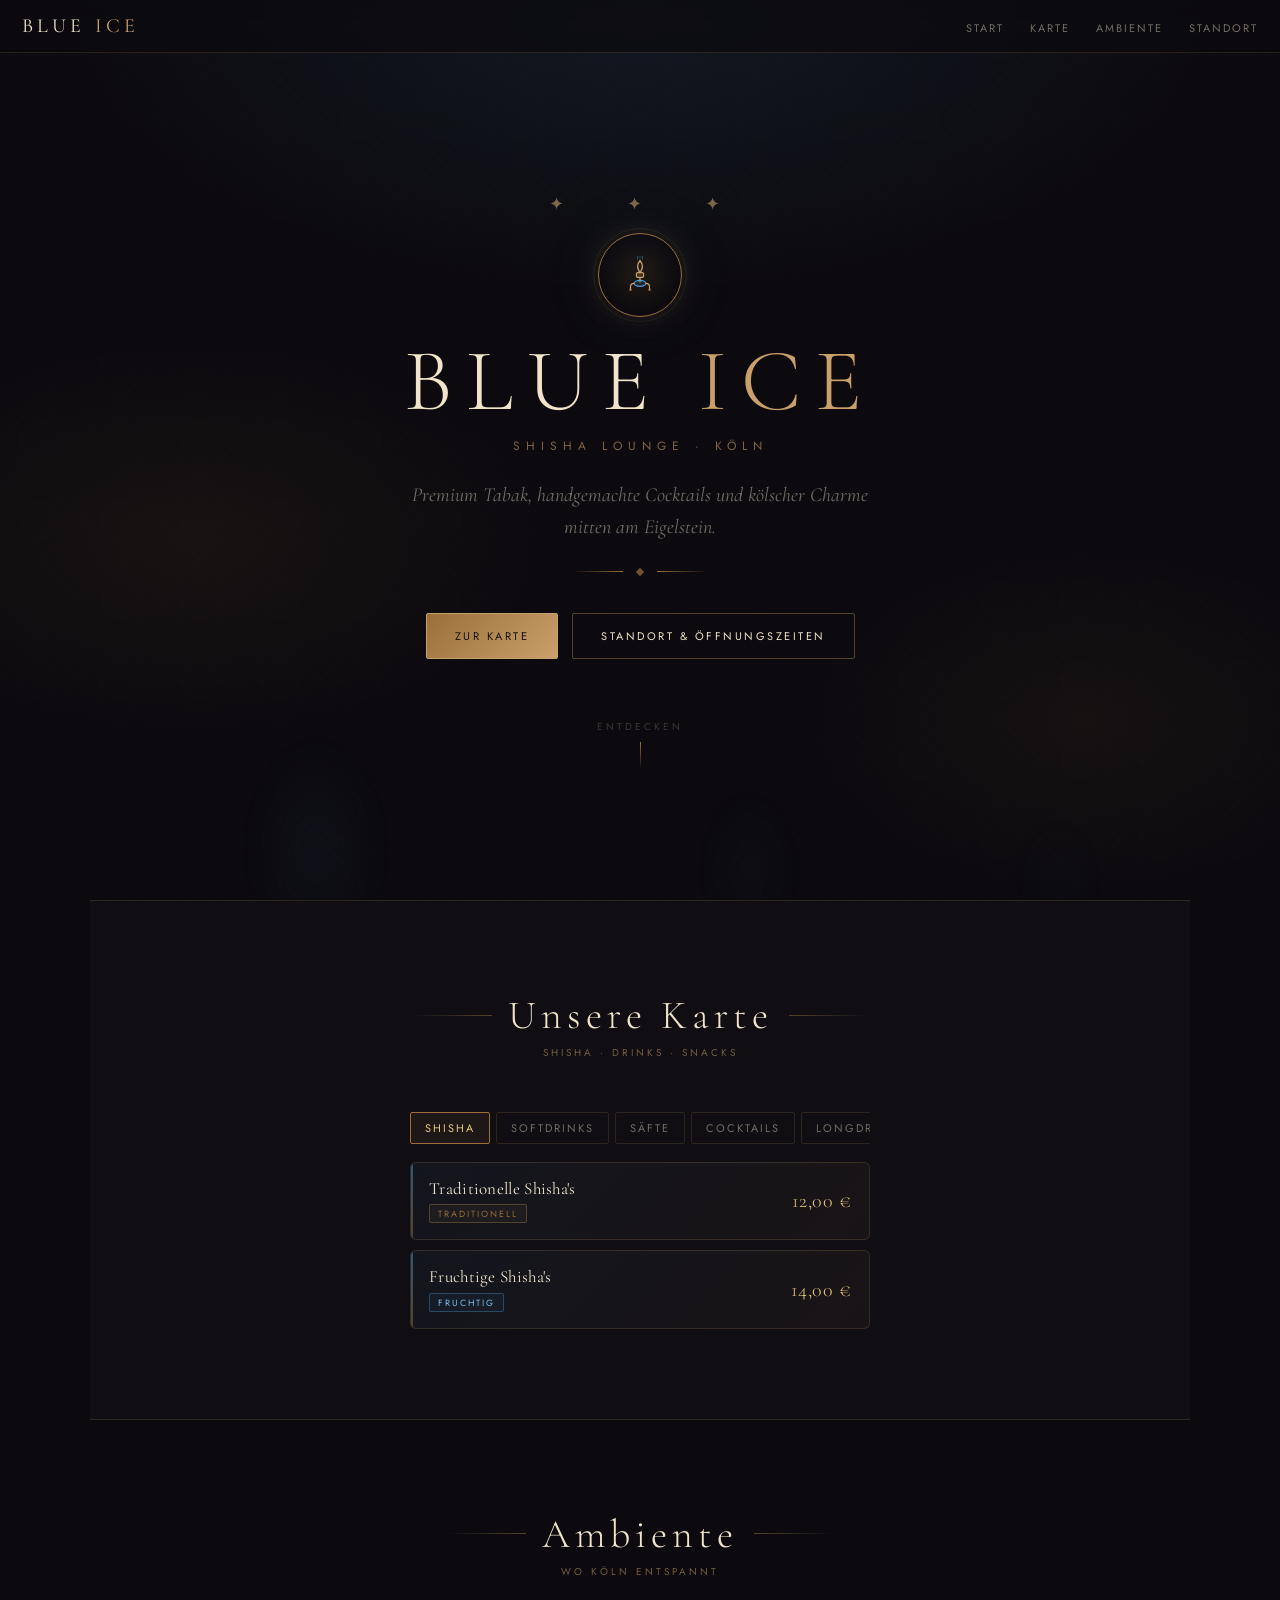
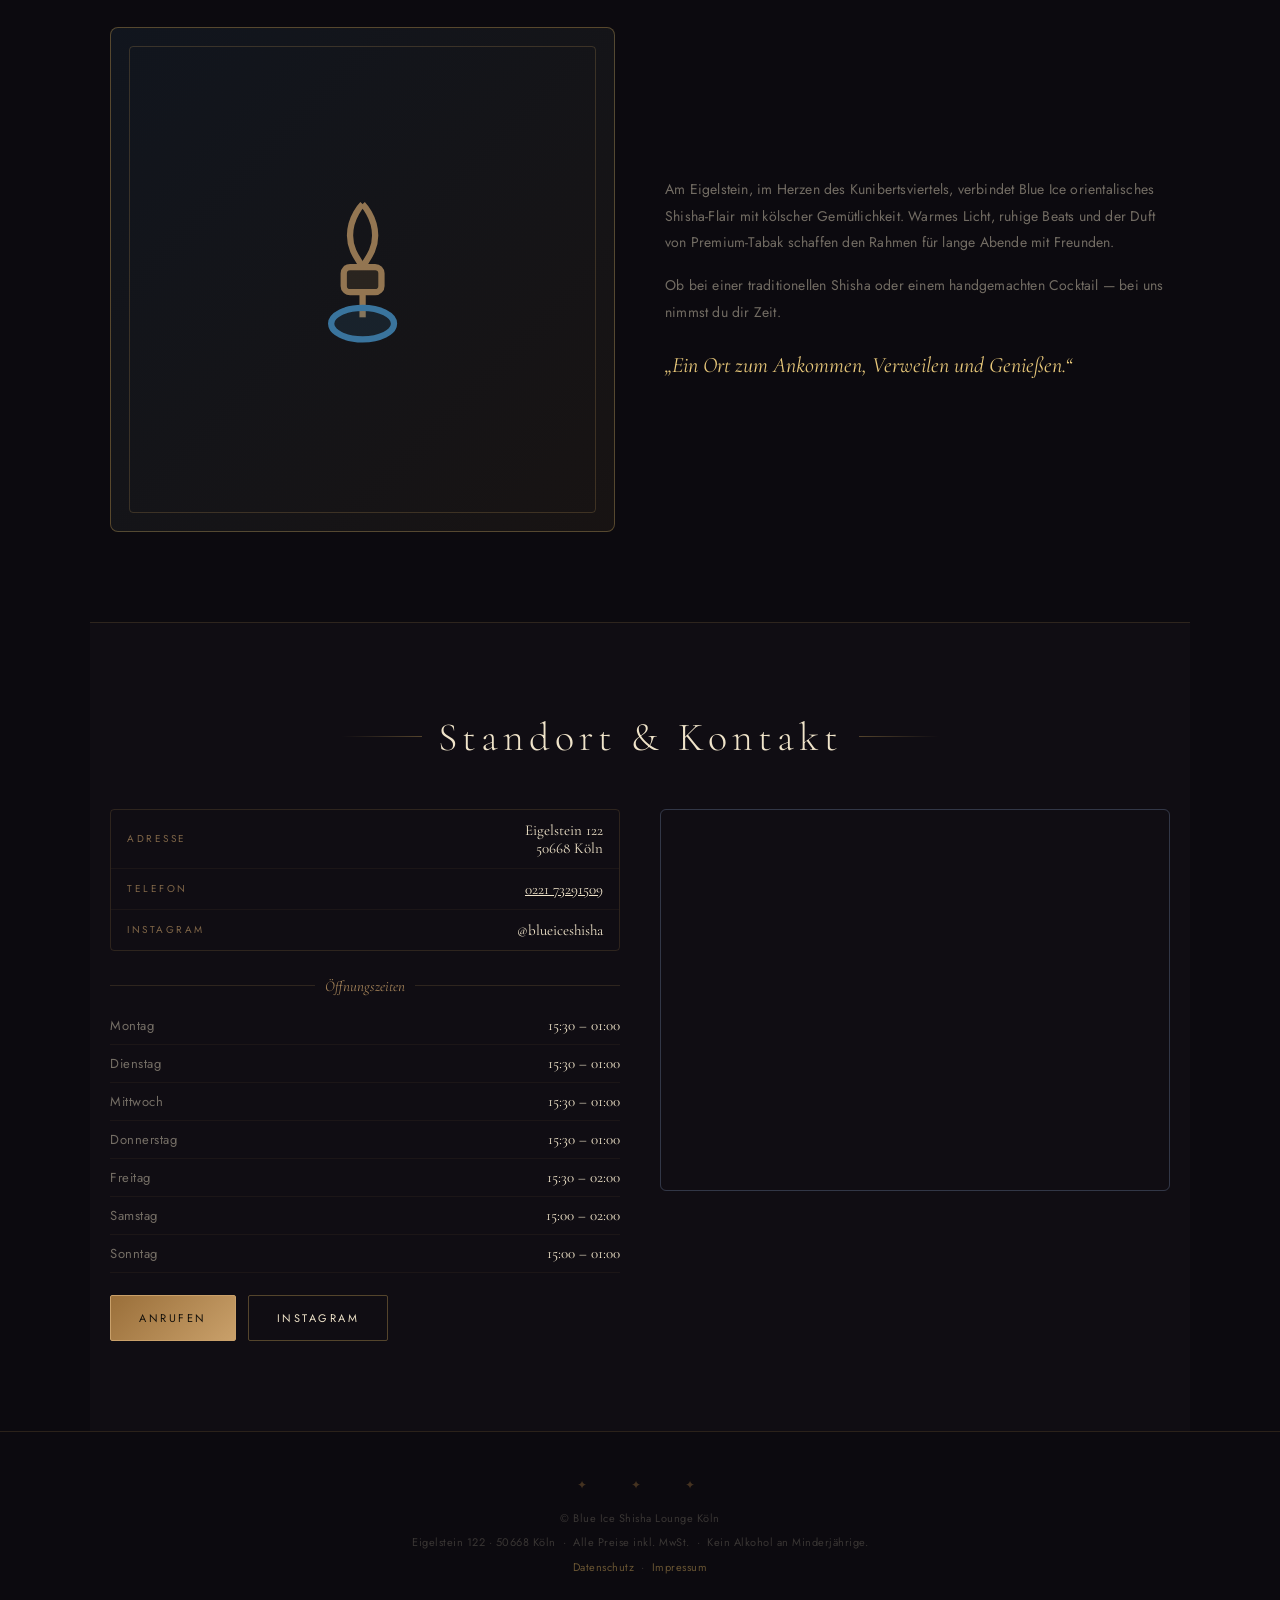
==== webseite.html @ 613e5921 "new version" ====
<!DOCTYPE html>
<html lang="de">
<head>
<meta charset="UTF-8"/>
<meta name="viewport" content="width=device-width, initial-scale=1.0, viewport-fit=cover"/>
<meta name="theme-color" content="#0c0a0f"/>
<title>Blue Ice Köln – Shisha Lounge & Bar</title>
<meta name="description" content="Blue Ice Shisha Lounge in Köln, Eigelstein 122 — Premium Shisha, Cocktails, Longdrinks & mehr. Öffnungszeiten, Karte & Standort."/>
<link href="https://fonts.googleapis.com/css2?family=Cormorant+Garamond:ital,wght@0,300;0,400;0,600;1,300;1,400&family=Jost:wght@300;400;500&display=swap" rel="stylesheet"/>
<link rel="stylesheet" href="styles.css"/>
</head>
<body>

<div class="bg-atmo"></div>
<div class="bg-pattern"></div>
<div class="smoke-wrap"><div class="smoke"></div><div class="smoke"></div><div class="smoke"></div></div>

<nav class="navbar">
  <div class="nav-brand">BLUE <span>ICE</span></div>
  <ul class="nav-links" id="navLinks">
    <li><a href="#start" onclick="closeNav()">Start</a></li>
    <li><a href="#karte" onclick="closeNav()">Karte</a></li>
    <li><a href="#ambiente" onclick="closeNav()">Ambiente</a></li>
    <li><a href="#standort" onclick="closeNav()">Standort</a></li>
  </ul>
  <button class="nav-toggle" onclick="toggleNav()" aria-label="Menü">☰</button>
</nav>

<section class="hero" id="start">
  <span class="ornament">✦ &nbsp; ✦ &nbsp; ✦</span>
  <div class="logo-emblem">
    <svg viewBox="0 0 32 32" fill="none" xmlns="http://www.w3.org/2000/svg">
      <path d="M16 4 C16 4 14 6 14 9 C14 11.5 15.5 13 16 14" stroke="#c9a06a" stroke-width="1.2" stroke-linecap="round"/>
      <path d="M16 4 C16 4 18 6 18 9 C18 11.5 16.5 13 16 14" stroke="#c9a06a" stroke-width="1.2" stroke-linecap="round"/>
      <rect x="13" y="14" width="6" height="4" rx="1" fill="rgba(180,145,80,0.2)" stroke="#c9a06a" stroke-width="1"/>
      <path d="M16 18 L16 22" stroke="#c9a06a" stroke-width="1.2"/>
      <ellipse cx="16" cy="23" rx="5" ry="2.5" fill="rgba(74,158,214,0.15)" stroke="#4a9ed6" stroke-width="1"/>
      <path d="M11 23 C9 23 8 24.5 8 26 L8 28" stroke="#c9a06a" stroke-width="1" stroke-linecap="round"/>
      <circle cx="8" cy="28.5" r="1.2" fill="#c9a06a" opacity=".5"/>
      <path d="M21 23 C23 23 24 24.5 24 26 L24 28" stroke="#c9a06a" stroke-width="1" stroke-linecap="round"/>
      <circle cx="24" cy="28.5" r="1.2" fill="#c9a06a" opacity=".5"/>
      <path d="M14 3 C13.5 1.5 14.5 1 14 0" stroke="#4a9ed6" stroke-width=".8" stroke-linecap="round" opacity=".5"/>
      <path d="M16 2 C15.5 1 16.5 .5 16 0" stroke="#4a9ed6" stroke-width=".8" stroke-linecap="round" opacity=".4"/>
      <path d="M18 3 C18.5 1.5 17.5 1 18 0" stroke="#4a9ed6" stroke-width=".8" stroke-linecap="round" opacity=".5"/>
    </svg>
  </div>
  <div class="hero-title">BLUE <span>ICE</span></div>
  <div class="hero-sub">Shisha Lounge · Köln</div>
  <p class="hero-tagline">Premium Tabak, handgemachte Cocktails und kölscher Charme mitten am Eigelstein.</p>
  <div class="header-ornament"><div class="h-line"></div><div class="h-diamond"></div><div class="h-line r"></div></div>
  <div class="hero-cta">
    <a href="#karte" class="btn btn-primary">Zur Karte</a>
    <a href="#standort" class="btn btn-outline">Standort & Öffnungszeiten</a>
  </div>
  <div class="scroll-hint">Entdecken</div>
</section>

<section id="karte" class="section-shell">
  <div class="section-head">
    <div class="cat-title-wrap"><div class="cat-ornament-line"></div><span class="cat-title">Unsere Karte</span><div class="cat-ornament-line r"></div></div>
    <span class="cat-sub-label">Shisha · Drinks · Snacks</span>
  </div>

  <div class="menu-wrapper">
    <div class="tabs">
      <button class="tab-btn active" onclick="showTab('shisha',this)">Shisha</button>
      <button class="tab-btn" onclick="showTab('softdrinks',this)">Softdrinks</button>
      <button class="tab-btn" onclick="showTab('saefte',this)">Säfte</button>
      <button class="tab-btn" onclick="showTab('cocktails',this)">Cocktails</button>
      <button class="tab-btn" onclick="showTab('longdrinks',this)">Longdrinks</button>
      <button class="tab-btn" onclick="showTab('spirituosen',this)">Spirituosen</button>
      <button class="tab-btn" onclick="showTab('bier',this)">Bier</button>
      <button class="tab-btn" onclick="showTab('kaffee',this)">Kaffee & Tee</button>
      <button class="tab-btn" onclick="showTab('snacks',this)">Snacks</button>
      <button class="tab-btn" onclick="showTab('info',this)">Info</button>
    </div>

    <!-- SHISHA -->
    <div id="shisha" class="menu-section visible">
      <div class="shisha-list">
        <div class="shisha-card">
          <div class="drink-info"><div class="drink-name">Traditionelle Shisha's</div><span class="shisha-tag trad">Traditionell</span></div>
          <div class="drink-right"><div class="drink-price">12,00 €</div></div>
        </div>
        <div class="shisha-card">
          <div class="drink-info"><div class="drink-name">Fruchtige Shisha's</div><span class="shisha-tag frucht">Fruchtig</span></div>
          <div class="drink-right"><div class="drink-price">14,00 €</div></div>
        </div>
      </div>
    </div>

    <!-- SÄFTE -->
    <div id="saefte" class="menu-section">
      <div class="disclaimer">Alle Säfte sind auch als <span>Schorle</span> erhältlich — einfach beim Bestellen ansagen.</div>
      <div class="drink-list">
        <div class="drink-card"><div class="drink-info"><div class="drink-name">Orangensaft</div></div><div class="drink-right"><div class="drink-price">3,50 €</div></div></div>
        <div class="drink-card"><div class="drink-info"><div class="drink-name">Ananassaft</div></div><div class="drink-right"><div class="drink-price">3,50 €</div></div></div>
        <div class="drink-card"><div class="drink-info"><div class="drink-name">Maracujasaft</div></div><div class="drink-right"><div class="drink-price">3,50 €</div></div></div>
        <div class="drink-card"><div class="drink-info"><div class="drink-name">Bananensaft</div></div><div class="drink-right"><div class="drink-price">3,50 €</div></div></div>
        <div class="drink-card"><div class="drink-info"><div class="drink-name">Kirschsaft</div></div><div class="drink-right"><div class="drink-price">3,50 €</div></div></div>
        <div class="drink-card"><div class="drink-info"><div class="drink-name">Cranberrysaft</div></div><div class="drink-right"><div class="drink-price">3,50 €</div></div></div>
        <div class="drink-card"><div class="drink-info"><div class="drink-name">Kiba</div><div class="drink-desc">Kirsch & Banane</div></div><div class="drink-right"><div class="drink-price">3,50 €</div></div></div>
      </div>
    </div>

    <!-- COCKTAILS -->
    <div id="cocktails" class="menu-section">
      <div class="price-badge">Alkoholisch &nbsp;— &nbsp;8,00 €</div>
      <div class="drink-list">
        <div class="drink-card"><div class="drink-info"><div class="drink-name">Blue Ice Special I ✦</div><div class="drink-desc">Weißer Rum · Orange · Ananas · Zitrone · Blue Curaçao · Malibu</div></div><div class="drink-right"><div class="drink-price">8,00 €</div></div></div>
        <div class="drink-card"><div class="drink-info"><div class="drink-name">Blue Ice Special II ✦</div><div class="drink-desc">Haus-Signature-Mix der Blue Ice Bar</div></div><div class="drink-right"><div class="drink-price">8,00 €</div></div></div>
        <div class="drink-card"><div class="drink-info"><div class="drink-name">Mai Tai</div><div class="drink-desc">Weißer & Brauner Rum · Triple Sec · Mandelsirup · Limette · Ananas · Cointreau</div></div><div class="drink-right"><div class="drink-price">8,00 €</div></div></div>
        <div class="drink-card"><div class="drink-info"><div class="drink-name">Sex on the Beach</div><div class="drink-desc">Wodka · Pfirsichlikör · Orange · Cranberry</div></div><div class="drink-right"><div class="drink-price">8,00 €</div></div></div>
        <div class="drink-card"><div class="drink-info"><div class="drink-name">Mojito</div><div class="drink-desc">Havana Club · Limette · Brauner Zucker · Frische Minze · Soda</div></div><div class="drink-right"><div class="drink-price">8,00 €</div></div></div>
        <div class="drink-card"><div class="drink-info"><div class="drink-name">Tequila Sunrise</div><div class="drink-desc">Tequila · Orangensaft · Grenadine · Zitrone</div></div><div class="drink-right"><div class="drink-price">8,00 €</div></div></div>
        <div class="drink-card"><div class="drink-info"><div class="drink-name">Piña Colada</div><div class="drink-desc">Weißer Rum · Ananas · Kokosnuss · Sahne</div></div><div class="drink-right"><div class="drink-price">8,00 €</div></div></div>
        <div class="drink-card"><div class="drink-info"><div class="drink-name">Strawberry Colada</div><div class="drink-desc">Weißer Rum · Ananas · Erdbeersirup · Kokosnuss · Sahne</div></div><div class="drink-right"><div class="drink-price">8,00 €</div></div></div>
        <div class="drink-card"><div class="drink-info"><div class="drink-name">Long Island Ice Tea</div><div class="drink-desc">Rum · Wodka · Gin · Tequila · Triple Sec · Limette · Cola</div></div><div class="drink-right"><div class="drink-price">8,00 €</div></div></div>
      </div>
      <div class="subcat"><div class="subcat-line"></div><div class="subcat-name">Alkoholfrei</div><div class="subcat-line"></div></div>
      <div class="price-badge">Alkoholfrei &nbsp;— &nbsp;6,00 €</div>
      <div class="drink-list">
        <div class="drink-card"><div class="drink-info"><div class="drink-name">Blue Ice Special ✦</div><div class="drink-desc">Orange · Ananas · Zitrone · Blue Curaçao</div></div><div class="drink-right"><div class="drink-price">6,00 €</div></div></div>
        <div class="drink-card"><div class="drink-info"><div class="drink-name">Virgin Colada</div><div class="drink-desc">Kokosnusssirup · Ananas · Sahne</div></div><div class="drink-right"><div class="drink-price">6,00 €</div></div></div>
        <div class="drink-card"><div class="drink-info"><div class="drink-name">Marco Carpon</div><div class="drink-desc">Cranberry · Orange · Limette · Kokosnusssirup</div></div><div class="drink-right"><div class="drink-price">6,00 €</div></div></div>
        <div class="drink-card"><div class="drink-info"><div class="drink-name">Ipanema</div><div class="drink-desc">Limette · Brauner Zucker · Maracuja · Ginger Ale</div></div><div class="drink-right"><div class="drink-price">6,00 €</div></div></div>
        <div class="drink-card"><div class="drink-info"><div class="drink-name">Spit Fire</div><div class="drink-desc">Ananas · Orange · Maracuja · Zitrone · Grenadine</div></div><div class="drink-right"><div class="drink-price">6,00 €</div></div></div>
        <div class="drink-card"><div class="drink-info"><div class="drink-name">Bambula</div><div class="drink-desc">Limette · Brauner Zucker · Ananas · Orange · Maracuja</div></div><div class="drink-right"><div class="drink-price">6,00 €</div></div></div>
        <div class="drink-card"><div class="drink-info"><div class="drink-name">China Town</div><div class="drink-desc">Ginger Ale · Erdbeersirup · Sahne</div></div><div class="drink-right"><div class="drink-price">6,00 €</div></div></div>
        <div class="drink-card"><div class="drink-info"><div class="drink-name">Alice</div><div class="drink-desc">Ananas · Orange · Grenadine · Sahne</div></div><div class="drink-right"><div class="drink-price">6,00 €</div></div></div>
      </div>
    </div>

    <!-- LONGDRINKS -->
    <div id="longdrinks" class="menu-section">
      <div class="drink-list">
        <div class="drink-card"><div class="drink-info"><div class="drink-name">Vodka Red Bull</div></div><div class="drink-right"><div class="drink-price">6,00 €</div></div></div>
        <div class="drink-card"><div class="drink-info"><div class="drink-name">Vodka Orange</div></div><div class="drink-right"><div class="drink-price">5,50 €</div></div></div>
        <div class="drink-card"><div class="drink-info"><div class="drink-name">Vodka Maracuja</div></div><div class="drink-right"><div class="drink-price">5,50 €</div></div></div>
        <div class="drink-card"><div class="drink-info"><div class="drink-name">Jack Daniels Cola</div></div><div class="drink-right"><div class="drink-price">6,00 €</div></div></div>
        <div class="drink-card"><div class="drink-info"><div class="drink-name">Jägermeister Red Bull</div></div><div class="drink-right"><div class="drink-price">6,00 €</div></div></div>
        <div class="drink-card"><div class="drink-info"><div class="drink-name">Jägermeister Cola</div></div><div class="drink-right"><div class="drink-price">5,00 €</div></div></div>
        <div class="drink-card"><div class="drink-info"><div class="drink-name">Jim Beam Ginger</div></div><div class="drink-right"><div class="drink-price">5,50 €</div></div></div>
        <div class="drink-card"><div class="drink-info"><div class="drink-name">Jim Beam Cola</div></div><div class="drink-right"><div class="drink-price">5,00 €</div></div></div>
        <div class="drink-card"><div class="drink-info"><div class="drink-name">Bacardi Cola</div></div><div class="drink-right"><div class="drink-price">5,00 €</div></div></div>
        <div class="drink-card"><div class="drink-info"><div class="drink-name">Gin Tonic</div></div><div class="drink-right"><div class="drink-price">5,50 €</div></div></div>
        <div class="drink-card"><div class="drink-info"><div class="drink-name">Malibu Maracuja</div></div><div class="drink-right"><div class="drink-price">5,50 €</div></div></div>
        <div class="drink-card"><div class="drink-info"><div class="drink-name">Campari Orange</div></div><div class="drink-right"><div class="drink-price">5,00 €</div></div></div>
      </div>
    </div>

    <!-- SPIRITUOSEN -->
    <div id="spirituosen" class="menu-section">
      <div class="subcat"><div class="subcat-line"></div><div class="subcat-name">Whiskey & Bourbon · 2cl</div><div class="subcat-line"></div></div>
      <div class="drink-list">
        <div class="drink-card"><div class="drink-info"><div class="drink-name">Johnny Walker Red</div></div><div class="drink-right"><div class="drink-price">3,00 €</div></div></div>
        <div class="drink-card"><div class="drink-info"><div class="drink-name">Johnny Walker Black</div></div><div class="drink-right"><div class="drink-price">3,00 €</div></div></div>
        <div class="drink-card"><div class="drink-info"><div class="drink-name">Ballantines</div></div><div class="drink-right"><div class="drink-price">3,00 €</div></div></div>
        <div class="drink-card"><div class="drink-info"><div class="drink-name">Chivas Regal</div></div><div class="drink-right"><div class="drink-price">3,00 €</div></div></div>
        <div class="drink-card"><div class="drink-info"><div class="drink-name">Jim Beam</div></div><div class="drink-right"><div class="drink-price">3,00 €</div></div></div>
        <div class="drink-card"><div class="drink-info"><div class="drink-name">Jack Daniels</div></div><div class="drink-right"><div class="drink-price">3,00 €</div></div></div>
        <div class="drink-card"><div class="drink-info"><div class="drink-name">Hennessy</div></div><div class="drink-right"><div class="drink-price">3,00 €</div></div></div>
      </div>
      <div class="subcat"><div class="subcat-line"></div><div class="subcat-name">Aperitif · 5cl</div><div class="subcat-line"></div></div>
      <div class="drink-list">
        <div class="drink-card"><div class="drink-info"><div class="drink-name">Campari</div></div><div class="drink-right"><div class="drink-price">4,00 €</div></div></div>
        <div class="drink-card"><div class="drink-info"><div class="drink-name">Martini Bianco</div></div><div class="drink-right"><div class="drink-price">4,00 €</div></div></div>
        <div class="drink-card"><div class="drink-info"><div class="drink-name">Martini Rosé</div></div><div class="drink-right"><div class="drink-price">4,00 €</div></div></div>
        <div class="drink-card"><div class="drink-info"><div class="drink-name">Martini Rosso</div></div><div class="drink-right"><div class="drink-price">4,00 €</div></div></div>
      </div>
      <div class="subcat"><div class="subcat-line"></div><div class="subcat-name">Liköre & Shots · 2cl</div><div class="subcat-line"></div></div>
      <div class="drink-list">
        <div class="drink-card"><div class="drink-info"><div class="drink-name">Amaretto Disaronno</div></div><div class="drink-right"><div class="drink-price">3,00 €</div></div></div>
        <div class="drink-card"><div class="drink-info"><div class="drink-name">Baileys</div></div><div class="drink-right"><div class="drink-price">3,00 €</div></div></div>
        <div class="drink-card"><div class="drink-info"><div class="drink-name">Bacardi Blanca</div></div><div class="drink-right"><div class="drink-price">3,00 €</div></div></div>
        <div class="drink-card"><div class="drink-info"><div class="drink-name">Bacardi Oro</div></div><div class="drink-right"><div class="drink-price">3,00 €</div></div></div>
        <div class="drink-card"><div class="drink-info"><div class="drink-name">Bacardi Razz</div></div><div class="drink-right"><div class="drink-price">3,00 €</div></div></div>
        <div class="drink-card"><div class="drink-info"><div class="drink-name">Bacardi Superior</div></div><div class="drink-right"><div class="drink-price">3,00 €</div></div></div>
        <div class="drink-card"><div class="drink-info"><div class="drink-name">Captain Morgan</div></div><div class="drink-right"><div class="drink-price">3,00 €</div></div></div>
        <div class="drink-card"><div class="drink-info"><div class="drink-name">Cointreau</div></div><div class="drink-right"><div class="drink-price">3,00 €</div></div></div>
        <div class="drink-card"><div class="drink-info"><div class="drink-name">Grand Marnier</div></div><div class="drink-right"><div class="drink-price">3,00 €</div></div></div>
        <div class="drink-card"><div class="drink-info"><div class="drink-name">Havana 3 Años</div></div><div class="drink-right"><div class="drink-price">3,00 €</div></div></div>
        <div class="drink-card"><div class="drink-info"><div class="drink-name">Jägermeister</div></div><div class="drink-right"><div class="drink-price">3,00 €</div></div></div>
        <div class="drink-card"><div class="drink-info"><div class="drink-name">Kahlúa</div></div><div class="drink-right"><div class="drink-price">3,00 €</div></div></div>
        <div class="drink-card"><div class="drink-info"><div class="drink-name">Malibu</div></div><div class="drink-right"><div class="drink-price">3,00 €</div></div></div>
        <div class="drink-card"><div class="drink-info"><div class="drink-name">Pott</div></div><div class="drink-right"><div class="drink-price">3,00 €</div></div></div>
        <div class="drink-card"><div class="drink-info"><div class="drink-name">Puschkin Red</div></div><div class="drink-right"><div class="drink-price">3,00 €</div></div></div>
        <div class="drink-card"><div class="drink-info"><div class="drink-name">Ramazzotti</div></div><div class="drink-right"><div class="drink-price">3,00 €</div></div></div>
        <div class="drink-card"><div class="drink-info"><div class="drink-name">Sambuca</div></div><div class="drink-right"><div class="drink-price">3,00 €</div></div></div>
        <div class="drink-card"><div class="drink-info"><div class="drink-name">Southern Comfort</div></div><div class="drink-right"><div class="drink-price">3,00 €</div></div></div>
      </div>
    </div>

    <!-- BIER -->
    <div id="bier" class="menu-section">
      <div class="subcat"><div class="subcat-line"></div><div class="subcat-name">Becks</div><div class="subcat-line"></div></div>
      <div class="drink-list">
        <div class="drink-card"><div class="drink-info"><div class="drink-name">Becks Pilsner</div></div><div class="drink-right"><div class="drink-price">3,30 €</div></div></div>
        <div class="drink-card"><div class="drink-info"><div class="drink-name">Becks Green Lemon</div></div><div class="drink-right"><div class="drink-price">3,30 €</div></div></div>
        <div class="drink-card"><div class="drink-info"><div class="drink-name">Becks Ice</div></div><div class="drink-right"><div class="drink-price">3,30 €</div></div></div>
      </div>
      <div class="subcat"><div class="subcat-line"></div><div class="subcat-name">Kölsch</div><div class="subcat-line"></div></div>
      <div class="drink-list">
        <div class="drink-card"><div class="drink-info"><div class="drink-name">Reisdorf Kölsch</div></div><div class="drink-right"><div class="drink-price">3,20 €</div></div></div>
        <div class="drink-card"><div class="drink-info"><div class="drink-name">Reisdorf Kölsch Cola</div></div><div class="drink-right"><div class="drink-price">3,50 €</div></div></div>
      </div>
      <div class="subcat"><div class="subcat-line"></div><div class="subcat-name">Weitere</div><div class="subcat-line"></div></div>
      <div class="drink-list">
        <div class="drink-card"><div class="drink-info"><div class="drink-name">Heineken</div></div><div class="drink-right"><div class="drink-price">3,50 €</div></div></div>
        <div class="drink-card"><div class="drink-info"><div class="drink-name">Desperados Tequila</div></div><div class="drink-right"><div class="drink-price">4,00 €</div></div></div>
        <div class="drink-card"><div class="drink-info"><div class="drink-name">Radler</div></div><div class="drink-right"><div class="drink-price">3,50 €</div></div></div>
        <div class="drink-card"><div class="drink-info"><div class="drink-name">Weizen</div></div><div class="drink-right"><div class="drink-price">3,80 €</div></div></div>
        <div class="drink-card"><div class="drink-info"><div class="drink-name">Bananenweizen</div></div><div class="drink-right"><div class="drink-price">3,80 €</div></div></div>
        <div class="drink-card"><div class="drink-info"><div class="drink-name">Vitamalz</div></div><div class="drink-right"><div class="drink-price">3,50 €</div></div></div>
      </div>
    </div>

    <!-- SOFTDRINKS -->
    <div id="softdrinks" class="menu-section">
      <div class="subcat"><div class="subcat-line"></div><div class="subcat-name">0,25 L</div><div class="subcat-line"></div></div>
      <div class="drink-list">
        <div class="drink-card"><div class="drink-info"><div class="drink-name">Selters Sprudel</div></div><div class="drink-right"><div class="drink-price">2,70 €</div><div class="drink-vol">0,25 L</div></div></div>
        <div class="drink-card"><div class="drink-info"><div class="drink-name">Selters Naturell</div></div><div class="drink-right"><div class="drink-price">2,70 €</div><div class="drink-vol">0,25 L</div></div></div>
        <div class="drink-card"><div class="drink-info"><div class="drink-name">Red Bull</div></div><div class="drink-right"><div class="drink-price">3,80 €</div><div class="drink-vol">0,25 L</div></div></div>
        <div class="drink-card"><div class="drink-info"><div class="drink-name">Red Bull Sugar Free</div></div><div class="drink-right"><div class="drink-price">3,80 €</div><div class="drink-vol">0,25 L</div></div></div>
        <div class="drink-card"><div class="drink-info"><div class="drink-name">Red Bull versch. Sorten</div></div><div class="drink-right"><div class="drink-price">3,80 €</div><div class="drink-vol">0,25 L</div></div></div>
        <div class="drink-card"><div class="drink-info"><div class="drink-name">Moloko</div></div><div class="drink-right"><div class="drink-price">3,80 €</div><div class="drink-vol">0,25 L</div></div></div>
        <div class="drink-card"><div class="drink-info"><div class="drink-name">Moloko Zero</div></div><div class="drink-right"><div class="drink-price">3,80 €</div><div class="drink-vol">0,25 L</div></div></div>
      </div>
      <div class="subcat"><div class="subcat-line"></div><div class="subcat-name">0,20 L</div><div class="subcat-line"></div></div>
      <div class="drink-list">
        <div class="drink-card"><div class="drink-info"><div class="drink-name">Coca Cola</div></div><div class="drink-right"><div class="drink-price">3,00 €</div><div class="drink-vol">0,20 L</div></div></div>
        <div class="drink-card"><div class="drink-info"><div class="drink-name">Coca Cola Light</div></div><div class="drink-right"><div class="drink-price">3,00 €</div><div class="drink-vol">0,20 L</div></div></div>
        <div class="drink-card"><div class="drink-info"><div class="drink-name">Fanta</div></div><div class="drink-right"><div class="drink-price">3,00 €</div><div class="drink-vol">0,20 L</div></div></div>
        <div class="drink-card"><div class="drink-info"><div class="drink-name">Sprite</div></div><div class="drink-right"><div class="drink-price">3,00 €</div><div class="drink-vol">0,20 L</div></div></div>
        <div class="drink-card"><div class="drink-info"><div class="drink-name">Mezzo Mix</div></div><div class="drink-right"><div class="drink-price">3,00 €</div><div class="drink-vol">0,20 L</div></div></div>
        <div class="drink-card"><div class="drink-info"><div class="drink-name">Bitter Lemon</div></div><div class="drink-right"><div class="drink-price">3,20 €</div><div class="drink-vol">0,20 L</div></div></div>
        <div class="drink-card"><div class="drink-info"><div class="drink-name">Ginger Ale</div></div><div class="drink-right"><div class="drink-price">3,20 €</div><div class="drink-vol">0,20 L</div></div></div>
        <div class="drink-card"><div class="drink-info"><div class="drink-name">Tonic Water</div></div><div class="drink-right"><div class="drink-price">3,20 €</div><div class="drink-vol">0,20 L</div></div></div>
        <div class="drink-card"><div class="drink-info"><div class="drink-name">Orangina Orange</div></div><div class="drink-right"><div class="drink-price">3,50 €</div><div class="drink-vol">0,20 L</div></div></div>
        <div class="drink-card"><div class="drink-info"><div class="drink-name">Orangina Blutorange</div></div><div class="drink-right"><div class="drink-price">3,50 €</div><div class="drink-vol">0,20 L</div></div></div>
      </div>
      <div class="subcat"><div class="subcat-line"></div><div class="subcat-name">0,33 L</div><div class="subcat-line"></div></div>
      <div class="drink-list">
        <div class="drink-card"><div class="drink-info"><div class="drink-name">Uludag Gazoz</div></div><div class="drink-right"><div class="drink-price">3,50 €</div><div class="drink-vol">0,33 L</div></div></div>
        <div class="drink-card"><div class="drink-info"><div class="drink-name">Uludag Gazoz Zero</div></div><div class="drink-right"><div class="drink-price">3,50 €</div><div class="drink-vol">0,33 L</div></div></div>
        <div class="drink-card"><div class="drink-info"><div class="drink-name">Lemon Soda</div></div><div class="drink-right"><div class="drink-price">3,20 €</div><div class="drink-vol">0,33 L</div></div></div>
        <div class="drink-card"><div class="drink-info"><div class="drink-name">Lemon Soda Zero</div></div><div class="drink-right"><div class="drink-price">3,20 €</div><div class="drink-vol">0,33 L</div></div></div>
        <div class="drink-card"><div class="drink-info"><div class="drink-name">Orange Soda</div></div><div class="drink-right"><div class="drink-price">3,20 €</div><div class="drink-vol">0,33 L</div></div></div>
        <div class="drink-card"><div class="drink-info"><div class="drink-name">Orange Soda Zero</div></div><div class="drink-right"><div class="drink-price">3,20 €</div><div class="drink-vol">0,33 L</div></div></div>
        <div class="drink-card"><div class="drink-info"><div class="drink-name">Fanta Exotic</div></div><div class="drink-right"><div class="drink-price">3,20 €</div><div class="drink-vol">0,33 L</div></div></div>
        <div class="drink-card"><div class="drink-info"><div class="drink-name">Fanta Lemon</div></div><div class="drink-right"><div class="drink-price">3,20 €</div><div class="drink-vol">0,33 L</div></div></div>
        <div class="drink-card"><div class="drink-info"><div class="drink-name">Eistee Zitrone</div></div><div class="drink-right"><div class="drink-price">3,80 €</div><div class="drink-vol">0,33 L</div></div></div>
        <div class="drink-card"><div class="drink-info"><div class="drink-name">Eistee Pfirsich</div></div><div class="drink-right"><div class="drink-price">3,80 €</div><div class="drink-vol">0,33 L</div></div></div>
        <div class="drink-card"><div class="drink-info"><div class="drink-name">Eistee Blaubeere</div></div><div class="drink-right"><div class="drink-price">3,80 €</div><div class="drink-vol">0,33 L</div></div></div>
        <div class="drink-card"><div class="drink-info"><div class="drink-name">Gaffels Fassbrause</div></div><div class="drink-right"><div class="drink-price">3,00 €</div><div class="drink-vol">0,33 L</div></div></div>
        <div class="drink-card"><div class="drink-info"><div class="drink-name">Apfelschorle</div></div><div class="drink-right"><div class="drink-price">3,00 €</div><div class="drink-vol">0,33 L</div></div></div>
      </div>
      <div class="subcat"><div class="subcat-line"></div><div class="subcat-name">0,50 L</div><div class="subcat-line"></div></div>
      <div class="drink-list">
        <div class="drink-card"><div class="drink-info"><div class="drink-name">Powerade Blau</div></div><div class="drink-right"><div class="drink-price">3,80 €</div><div class="drink-vol">0,50 L</div></div></div>
        <div class="drink-card"><div class="drink-info"><div class="drink-name">Powerade Blau Zero</div></div><div class="drink-right"><div class="drink-price">3,80 €</div><div class="drink-vol">0,50 L</div></div></div>
      </div>
    </div>

    <!-- KAFFEE -->
    <div id="kaffee" class="menu-section">
      <div class="subcat"><div class="subcat-line"></div><div class="subcat-name">Espresso</div><div class="subcat-line"></div></div>
      <div class="drink-list">
        <div class="drink-card"><div class="drink-info"><div class="drink-name">Espresso</div></div><div class="drink-right"><div class="drink-price">2,50 €</div></div></div>
        <div class="drink-card"><div class="drink-info"><div class="drink-name">Espresso Doppelt</div></div><div class="drink-right"><div class="drink-price">3,00 €</div></div></div>
        <div class="drink-card"><div class="drink-info"><div class="drink-name">Espresso Macchiato</div></div><div class="drink-right"><div class="drink-price">3,00 €</div></div></div>
      </div>
      <div class="subcat"><div class="subcat-line"></div><div class="subcat-name">Kaffee</div><div class="subcat-line"></div></div>
      <div class="drink-list">
        <div class="drink-card"><div class="drink-info"><div class="drink-name">Kaffee</div></div><div class="drink-right"><div class="drink-price">2,80 €</div></div></div>
        <div class="drink-card"><div class="drink-info"><div class="drink-name">Cappuccino</div></div><div class="drink-right"><div class="drink-price">3,30 €</div></div></div>
        <div class="drink-card"><div class="drink-info"><div class="drink-name">Milchkaffee</div></div><div class="drink-right"><div class="drink-price">3,00 €</div></div></div>
        <div class="drink-card"><div class="drink-info"><div class="drink-name">Latte Macchiato</div></div><div class="drink-right"><div class="drink-price">3,80 €</div></div></div>
      </div>
      <div class="subcat"><div class="subcat-line"></div><div class="subcat-name">Heiße Getränke</div><div class="subcat-line"></div></div>
      <div class="drink-list">
        <div class="drink-card"><div class="drink-info"><div class="drink-name">Milch heiß oder warm</div></div><div class="drink-right"><div class="drink-price">3,00 €</div></div></div>
        <div class="drink-card"><div class="drink-info"><div class="drink-name">Milch mit Honig</div></div><div class="drink-right"><div class="drink-price">3,00 €</div></div></div>
        <div class="drink-card"><div class="drink-info"><div class="drink-name">Kakao mit Sahne</div></div><div class="drink-right"><div class="drink-price">3,00 €</div></div></div>
      </div>
      <div class="subcat"><div class="subcat-line"></div><div class="subcat-name">Tee</div><div class="subcat-line"></div></div>
      <div class="drink-list">
        <div class="drink-card"><div class="drink-info"><div class="drink-name">Schwarzer Tee</div></div><div class="drink-right"><div class="drink-price">2,80 €</div></div></div>
        <div class="drink-card"><div class="drink-info"><div class="drink-name">Pfefferminztee</div></div><div class="drink-right"><div class="drink-price">2,80 €</div></div></div>
        <div class="drink-card"><div class="drink-info"><div class="drink-name">Kamillentee</div></div><div class="drink-right"><div class="drink-price">2,80 €</div></div></div>
        <div class="drink-card"><div class="drink-info"><div class="drink-name">Apfeltee</div></div><div class="drink-right"><div class="drink-price">2,80 €</div></div></div>
        <div class="drink-card"><div class="drink-info"><div class="drink-name">Grüner Tee</div></div><div class="drink-right"><div class="drink-price">2,80 €</div></div></div>
        <div class="drink-card"><div class="drink-info"><div class="drink-name">Früchtetee</div></div><div class="drink-right"><div class="drink-price">2,50 €</div></div></div>
        <div class="drink-card"><div class="drink-info"><div class="drink-name">Frischer Minztee</div></div><div class="drink-right"><div class="drink-price">3,50 €</div></div></div>
      </div>
    </div>

    <!-- SNACKS -->
    <div id="snacks" class="menu-section">
      <div class="subcat"><div class="subcat-line"></div><div class="subcat-name">Nachos</div><div class="subcat-line"></div></div>
      <div class="drink-list">
        <div class="drink-card"><div class="drink-info"><div class="drink-name">Nachoteller + 1 Dip</div><div class="drink-desc">Käse oder Salsa</div></div><div class="drink-right"><div class="drink-price">4,00 €</div></div></div>
        <div class="drink-card"><div class="drink-info"><div class="drink-name">Extra Dip</div></div><div class="drink-right"><div class="drink-price">1,00 €</div></div></div>
      </div>
      <div class="subcat"><div class="subcat-line"></div><div class="subcat-name">Toast</div><div class="subcat-line"></div></div>
      <div class="drink-list">
        <div class="drink-card"><div class="drink-info"><div class="drink-name">Sucuk & Käse Toast</div><div class="drink-desc">1 Stück</div></div><div class="drink-right"><div class="drink-price">3,00 €</div></div></div>
        <div class="drink-card"><div class="drink-info"><div class="drink-name">Sucuk & Käse Toast</div><div class="drink-desc">2 Stück</div></div><div class="drink-right"><div class="drink-price">5,00 €</div></div></div>
        <div class="drink-card"><div class="drink-info"><div class="drink-name">Sucuk Toast</div><div class="drink-desc">1 Stück</div></div><div class="drink-right"><div class="drink-price">3,00 €</div></div></div>
        <div class="drink-card"><div class="drink-info"><div class="drink-name">Sucuk Toast</div><div class="drink-desc">2 Stück</div></div><div class="drink-right"><div class="drink-price">5,00 €</div></div></div>
        <div class="drink-card"><div class="drink-info"><div class="drink-name">Käse Toast</div><div class="drink-desc">1 Stück</div></div><div class="drink-right"><div class="drink-price">3,00 €</div></div></div>
        <div class="drink-card"><div class="drink-info"><div class="drink-name">Käse Toast</div><div class="drink-desc">2 Stück</div></div><div class="drink-right"><div class="drink-price">5,00 €</div></div></div>
      </div>
      <div class="subcat"><div class="subcat-line"></div><div class="subcat-name">Popcorn</div><div class="subcat-line"></div></div>
      <div class="drink-list">
        <div class="drink-card"><div class="drink-info"><div class="drink-name">Popcorn Süß</div><div class="drink-desc">1 Portion</div></div><div class="drink-right"><div class="drink-price">3,50 €</div></div></div>
        <div class="drink-card"><div class="drink-info"><div class="drink-name">Popcorn Salzig</div><div class="drink-desc">1 Portion</div></div><div class="drink-right"><div class="drink-price">3,50 €</div></div></div>
      </div>
      <div class="subcat"><div class="subcat-line"></div><div class="subcat-name">Weitere</div><div class="subcat-line"></div></div>
      <div class="drink-list">
        <div class="drink-card"><div class="drink-info"><div class="drink-name">Salzstangen</div><div class="drink-desc">1 Portion</div></div><div class="drink-right"><div class="drink-price">1,00 €</div></div></div>
        <div class="drink-card"><div class="drink-info"><div class="drink-name">Erdnüsse</div><div class="drink-desc">1 Portion</div></div><div class="drink-right"><div class="drink-price">1,00 €</div></div></div>
      </div>
    </div>

    <!-- INFO -->
    <div id="info" class="menu-section">
      <div class="subcat"><div class="subcat-line"></div><div class="subcat-name">Kontakt & WLAN</div><div class="subcat-line"></div></div>
      <div class="info-box">
        <div class="info-row"><span class="info-key">WLAN</span><span class="info-val">Blue Ice Gastzugang</span></div>
        <div class="info-row"><span class="info-key">Passwort</span><span class="wifi-pw">123456789</span></div>
        <div class="info-row"><span class="info-key">Adresse</span><span class="info-val">Eigelstein 122, 50668 Köln</span></div>
        <div class="info-row"><span class="info-key">Instagram</span><span class="info-val">@blueiceshisha</span></div>
      </div>
      <div class="subcat" style="margin-top:28px"><div class="subcat-line"></div><div class="subcat-name">Zusatzstoffe</div><div class="subcat-line"></div></div>
      <div class="zusatz-grid">
        <div class="zusatz-item"><span class="zusatz-num">1</span>Farbstoffe</div>
        <div class="zusatz-item"><span class="zusatz-num">2</span>Koffeinhaltig</div>
        <div class="zusatz-item"><span class="zusatz-num">3</span>Chininhaltig</div>
        <div class="zusatz-item"><span class="zusatz-num">4</span>Phenylalaninquelle</div>
        <div class="zusatz-item"><span class="zusatz-num">5</span>Taurin</div>
        <div class="zusatz-item"><span class="zusatz-num">6</span>Antioxidationsmittel</div>
        <div class="zusatz-item"><span class="zusatz-num">7</span>Milcheiweiß</div>
      </div>
    </div>
  </div>
</section>

<section id="ambiente" class="section-shell">
  <div class="section-head">
    <div class="cat-title-wrap"><div class="cat-ornament-line"></div><span class="cat-title">Ambiente</span><div class="cat-ornament-line r"></div></div>
    <span class="cat-sub-label">Wo Köln entspannt</span>
  </div>
  <div class="ambiente-grid">
    <div class="ambiente-art">
      <div class="emblem">
        <svg viewBox="0 0 32 32" fill="none" xmlns="http://www.w3.org/2000/svg">
          <path d="M16 4 C16 4 14 6 14 9 C14 11.5 15.5 13 16 14" stroke="#c9a06a" stroke-width="1"/>
          <path d="M16 4 C16 4 18 6 18 9 C18 11.5 16.5 13 16 14" stroke="#c9a06a" stroke-width="1"/>
          <rect x="13" y="14" width="6" height="4" rx="1" fill="rgba(180,145,80,0.2)" stroke="#c9a06a" stroke-width="1"/>
          <path d="M16 18 L16 22" stroke="#c9a06a" stroke-width="1"/>
          <ellipse cx="16" cy="23" rx="5" ry="2.5" fill="rgba(74,158,214,0.15)" stroke="#4a9ed6" stroke-width="1"/>
        </svg>
      </div>
    </div>
    <div class="ambiente-text">
      <p>Am Eigelstein, im Herzen des Kunibertsviertels, verbindet Blue Ice orientalisches Shisha-Flair mit kölscher Gemütlichkeit. Warmes Licht, ruhige Beats und der Duft von Premium-Tabak schaffen den Rahmen für lange Abende mit Freunden.</p>
      <p>Ob bei einer traditionellen Shisha oder einem handgemachten Cocktail — bei uns nimmst du dir Zeit.</p>
      <div class="quote">„Ein Ort zum Ankommen, Verweilen und Genießen.“</div>
    </div>
  </div>
</section>

<section id="standort" class="section-shell">
  <div class="section-head">
    <div class="cat-title-wrap"><div class="cat-ornament-line"></div><span class="cat-title">Standort & Kontakt</span><div class="cat-ornament-line r"></div></div>
  </div>
  <div class="standort-grid">
    <div>
      <div class="info-box">
        <div class="info-row"><span class="info-key">Adresse</span><span class="info-val">Eigelstein 122<br>50668 Köln</span></div>
        <div class="info-row"><span class="info-key">Telefon</span><span class="info-val"><a href="tel:+4922173291509">0221 73291509</a></span></div>
        <div class="info-row"><span class="info-key">Instagram</span><span class="info-val">@blueiceshisha</span></div>
      </div>

      <div class="subcat" style="margin-top:26px"><div class="subcat-line"></div><div class="subcat-name">Öffnungszeiten</div><div class="subcat-line"></div></div>
      <table class="hours-table">
        <tr><td>Montag</td><td>15:30 – 01:00</td></tr>
        <tr><td>Dienstag</td><td>15:30 – 01:00</td></tr>
        <tr><td>Mittwoch</td><td>15:30 – 01:00</td></tr>
        <tr><td>Donnerstag</td><td>15:30 – 01:00</td></tr>
        <tr><td>Freitag</td><td>15:30 – 02:00</td></tr>
        <tr><td>Samstag</td><td>15:00 – 02:00</td></tr>
        <tr><td>Sonntag</td><td>15:00 – 01:00</td></tr>
      </table>

      <div class="contact-actions">
        <a href="tel:+4922173291509" class="btn btn-primary">Anrufen</a>
        <a href="https://www.instagram.com/blueiceshisha/" target="_blank" rel="noopener" class="btn btn-outline">Instagram</a>
      </div>
    </div>

    <div class="map-frame">
      <iframe title="Standort Blue Ice Köln" loading="lazy" referrerpolicy="no-referrer-when-downgrade"
        src="https://www.google.com/maps?q=Eigelstein+122,+50668+K%C3%B6ln&output=embed"></iframe>
    </div>
  </div>
</section>

<footer>
  <span class="footer-ornament">✦ &nbsp; ✦ &nbsp; ✦</span>
  © Blue Ice Shisha Lounge Köln<br>
  Eigelstein 122 · 50668 Köln &nbsp;·&nbsp; Alle Preise inkl. MwSt. &nbsp;·&nbsp; Kein Alkohol an Minderjährige.<br>
  <a href="#">Datenschutz</a> &nbsp;·&nbsp; <a href="#">Impressum</a>
</footer>

<script src="script.js"></script>
</body>
</html>
---- styles.css ----
:root {
    --bg:        #0c0a0f;
    --bg2:       #100d13;
    --border:    rgba(180, 145, 80, 0.18);
    --border-h:  rgba(180, 145, 80, 0.42);
    --gold:      #c9a06a;
    --gold-l:    #e8c87a;
    --gold-d:    #9a6f3a;
    --blue:      #4a9ed6;
    --blue-l:    #7dc0ee;
    --cream:     #f0e4ca;
    --cream-dim: rgba(240, 228, 202, 0.45);
    --cream-faint:rgba(240, 228, 202, 0.2);
    --fd:        'Cormorant Garamond', serif;
    --fb:        'Jost', sans-serif;
  }
  * { margin:0; padding:0; box-sizing:border-box; }
  html { scroll-behavior: smooth; }
  body { background: var(--bg); color: var(--cream); font-family: var(--fb); min-height: 100vh; overflow-x: hidden; }
  a { color: inherit; }
  section { position: relative; z-index: 1; }

  /* ---------- Atmosphere (global) ---------- */
  .bg-atmo {
    position: fixed; inset: 0; z-index: 0;
    background:
      radial-gradient(ellipse 70% 50% at 50% 0%,   rgba(74,158,214,0.10) 0%, transparent 65%),
      radial-gradient(ellipse 50% 40% at 15% 60%,  rgba(180,140,60,0.07) 0%, transparent 55%),
      radial-gradient(ellipse 40% 35% at 85% 80%,  rgba(180,140,60,0.06) 0%, transparent 55%),
      var(--bg);
  }
  .bg-pattern {
    position: fixed; inset: 0; z-index: 0; opacity: 0.035;
    background-image: url("data:image/svg+xml,%3Csvg xmlns='http://www.w3.org/2000/svg' width='80' height='80'%3E%3Cg fill='none' stroke='%23c9a06a' stroke-width='0.6'%3E%3Cpath d='M40 0 L80 40 L40 80 L0 40 Z'/%3E%3Ccircle cx='40' cy='40' r='18'/%3E%3Cpath d='M40 22 L58 40 L40 58 L22 40 Z'/%3E%3Ccircle cx='40' cy='40' r='6'/%3E%3Cpath d='M40 0 L40 22 M80 40 L58 40 M40 80 L40 58 M0 40 L22 40'/%3E%3C/g%3E%3C/svg%3E");
    background-size: 80px 80px;
  }
  .smoke-wrap { position: fixed; inset: 0; z-index: 0; pointer-events: none; overflow: hidden; }
  .smoke {
    position: absolute; bottom: -60px; border-radius: 50%;
    background: radial-gradient(ellipse at center, rgba(74,158,214,0.06) 0%, transparent 70%);
    animation: rise linear infinite; filter: blur(18px);
  }
  .smoke:nth-child(1) { width:120px; height:220px; left:20%; animation-duration:14s; }
  .smoke:nth-child(2) { width:90px;  height:180px; left:55%; animation-duration:18s; animation-delay:5s; opacity:.7; }
  .smoke:nth-child(3) { width:70px;  height:150px; left:80%; animation-duration:16s; animation-delay:9s; opacity:.5; }
  @keyframes rise {
    0%   { transform: translateY(0) scaleX(1); opacity:0; }
    15%  { opacity:1; }
    80%  { opacity:.4; }
    100% { transform: translateY(-110vh) scaleX(1.6); opacity:0; }
  }

  /* ---------- Nav ---------- */
  .navbar {
    position: fixed; top:0; left:0; right:0; z-index: 50;
    display:flex; align-items:center; justify-content:space-between;
    padding: 14px 22px; background: rgba(12,10,15,0.72); backdrop-filter: blur(10px);
    border-bottom: 1px solid var(--border); transition: border-color .3s;
  }
  .nav-brand { display:flex; align-items:center; gap:10px; font-family: var(--fd); font-size: 20px; letter-spacing: 4px; }
  .nav-brand span { color: var(--gold); }
  .nav-links { display:flex; gap: 26px; list-style:none; }
  .nav-links a {
    font-size: 11px; letter-spacing: 2px; text-transform: uppercase; text-decoration:none;
    color: var(--cream-dim); padding: 4px 0; border-bottom: 1px solid transparent; transition: all .2s;
  }
  .nav-links a:hover { color: var(--gold-l); border-color: var(--gold-d); }
  .nav-toggle { display:none; background:none; border:1px solid var(--border); color:var(--cream); width:44px; height:44px; border-radius:2px; cursor:pointer; font-size:16px; }

  @media (max-width: 760px) {
    .nav-links {
      position: fixed; top: 60px; right: -100%; width: 220px; height: calc(100dvh - 60px);
      background: rgba(12,10,15,0.97); flex-direction: column; gap: 4px; padding: 24px 20px;
      border-left: 1px solid var(--border); transition: right .3s ease; overflow-y: auto;
    }
    .nav-links.open { right: 0; }
    .nav-links a { padding: 13px 0; border-bottom: 1px solid rgba(180,145,80,0.08); width:100%; font-size:12px; }
    .nav-toggle { display:block; }
  }
  @media (prefers-reduced-motion: reduce) {
    html { scroll-behavior: auto; }
    .smoke, .scroll-hint::after, .section.visible, .menu-section.visible { animation: none !important; }
  }
  @media (max-width: 600px) {
    .smoke-wrap { opacity: .5; }
    .smoke { filter: blur(10px); }
  }

  /* ---------- Hero ---------- */
  .hero {
    position: relative; min-height: 100vh; min-height: 100svh; display:flex; flex-direction:column;
    align-items:center; justify-content:center; text-align:center; padding: 120px 20px 60px;
  }
  .ornament { color: var(--gold); font-size: 18px; letter-spacing: 12px; opacity: .6; margin-bottom: 16px; display: block; }
  .logo-emblem {
    width: 84px; height: 84px; margin: 0 auto 20px; border-radius: 50%;
    border: 1px solid var(--gold-d); display: flex; align-items: center; justify-content: center;
    background: radial-gradient(ellipse at center, rgba(180,140,60,0.12) 0%, transparent 70%);
    box-shadow: 0 0 30px rgba(180,140,60,0.14), 0 0 70px rgba(74,158,214,0.08); position: relative;
  }
  .logo-emblem::before { content:''; position:absolute; inset:-6px; border-radius:50%; border:1px solid rgba(180,140,60,0.12); }
  .logo-emblem svg { width:38px; height:38px; }
  .hero-title { font-family: var(--fd); font-size: clamp(48px, 11vw, 88px); font-weight: 300; letter-spacing: 14px; color: var(--cream); line-height: 1; }
  .hero-title span { color: var(--gold); }
  .hero-sub { font-family: var(--fb); font-size: 12px; letter-spacing: 6px; text-transform: uppercase; color: var(--gold); opacity: .6; margin-top: 12px; }
  .hero-tagline { font-family: var(--fd); font-style: italic; font-size: 20px; color: var(--cream-dim); max-width: 480px; margin: 24px auto 0; line-height: 1.6; }
  .header-ornament { display: flex; align-items: center; gap: 14px; margin: 26px auto 0; width: fit-content; }
  .h-line { width: 50px; height: 1px; background: linear-gradient(90deg, transparent, var(--gold-d)); }
  .h-line.r { background: linear-gradient(90deg, var(--gold-d), transparent); }
  .h-diamond { width:6px; height:6px; background:var(--gold-d); transform:rotate(45deg); opacity:.7; }

  .hero-cta { display:flex; gap: 14px; margin-top: 38px; flex-wrap: wrap; justify-content:center; }
  .btn {
    font-family: var(--fb); font-size: 11px; letter-spacing: 2.5px; text-transform: uppercase;
    padding: 14px 28px; border-radius: 2px; text-decoration:none; cursor:pointer; transition: all .25s ease; display:inline-block;
  }
  .btn-primary { background: linear-gradient(135deg, var(--gold-d), var(--gold)); color: #14100a; border: 1px solid var(--gold); }
  .btn-primary:hover { filter: brightness(1.12); transform: translateY(-1px); }
  .btn-outline { background: transparent; border: 1px solid var(--border-h); color: var(--cream); }
  .btn-outline:hover { border-color: var(--gold); color: var(--gold-l); }

  .scroll-hint { margin-top: 60px; font-size: 10px; letter-spacing: 3px; text-transform: uppercase; color: var(--cream-faint); display:flex; flex-direction:column; align-items:center; gap:8px; }
  .scroll-hint::after { content:''; width:1px; height:28px; background: linear-gradient(180deg, var(--gold-d), transparent); animation: scrollDown 1.8s ease infinite; }
  @keyframes scrollDown { 0%{opacity:0; transform:scaleY(.4)} 40%{opacity:1} 100%{opacity:0; transform:scaleY(1)} }

  /* ---------- Section shell ---------- */
  .section-shell { padding: 90px 20px; max-width: 1100px; margin: 0 auto; }
  .section-head { text-align:center; margin-bottom: 48px; }
  .section-head .cat-sub-label { display:block; margin-bottom: 6px; }
  .cat-title-wrap { display:flex; align-items:center; gap:16px; justify-content:center; margin-bottom:6px; }
  .cat-ornament-line { flex:1; max-width: 80px; height:1px; background:linear-gradient(90deg, transparent, var(--border-h)); }
  .cat-ornament-line.r { background:linear-gradient(90deg, var(--border-h), transparent); }
  .cat-title { font-family: var(--fd); font-size: clamp(28px,5vw,40px); font-weight: 300; letter-spacing: 5px; color: var(--cream); white-space: nowrap; }
  .cat-sub-label { font-size: 10px; letter-spacing: 3px; text-transform: uppercase; color: var(--gold); opacity:.55; margin-top:2px; }

  /* ---------- Menu (embedded) ---------- */
  #karte { background: var(--bg2); border-top: 1px solid var(--border); border-bottom: 1px solid var(--border); }
  .menu-wrapper { max-width: 460px; margin: 0 auto; }

  .tabs { display: flex; gap: 6px; overflow-x: auto; padding: 4px 0 18px; scrollbar-width: none; -webkit-overflow-scrolling: touch; }
  .tabs::-webkit-scrollbar { display:none; }
  .tab-btn {
    flex-shrink: 0; background: transparent; border: 1px solid var(--border);
    color: var(--cream-dim); font-family: var(--fb); font-size: 11px; letter-spacing: 2px;
    text-transform: uppercase; padding: 7px 14px; border-radius: 2px; cursor: pointer; transition: all .25s ease;
  }
  .tab-btn:hover { color: var(--gold-l); border-color: rgba(180,145,80,0.4); }
  .tab-btn.active { background: rgba(180,145,80,0.08); border-color: var(--gold-d); color: var(--gold-l); }

  .menu-section { display:none; }
  .menu-section.visible { display:block; animation:fadeUp .35s ease; }
  @keyframes fadeUp { from{opacity:0;transform:translateY(10px)} to{opacity:1;transform:translateY(0)} }

  .subcat { display: flex; align-items: center; gap: 10px; margin: 24px 0 12px; }
  .subcat-name { font-family: var(--fd); font-size: 15px; font-style: italic; color: var(--gold); opacity:.8; white-space: nowrap; }
  .subcat-line { flex:1; height:1px; background:var(--border); }

  .drink-list { display:flex; flex-direction:column; gap:2px; }
  .drink-card {
    display:flex; align-items:center; justify-content:space-between; gap:12px;
    padding: 13px 0; border-bottom: 1px solid rgba(180,145,80,0.07); transition: all .2s ease; cursor: default;
  }
  .drink-card:last-child { border-bottom: none; }
  .drink-card:hover { padding-left: 6px; border-bottom-color: rgba(180,145,80,0.2); }
  .drink-info { flex:1; min-width:0; }
  .drink-name { font-family: var(--fd); font-size: 16px; font-weight: 400; color: var(--cream); line-height:1.2; letter-spacing:.3px; }
  .drink-desc { font-size: 11px; font-weight:300; color: var(--cream-dim); margin-top:3px; line-height:1.5; letter-spacing:.3px; }
  .drink-right { display:flex; flex-direction:column; align-items:flex-end; gap:2px; flex-shrink:0; }
  .drink-price { font-family: var(--fd); font-size: 17px; font-weight:300; color: var(--gold-l); letter-spacing:.5px; }
  .drink-vol { font-size: 10px; color: var(--cream-faint); letter-spacing: 1px; text-transform: uppercase; }

  .shisha-list { display:flex; flex-direction:column; gap:10px; }
  .shisha-card {
    background: linear-gradient(135deg, rgba(74,158,214,0.06) 0%, rgba(180,145,80,0.05) 100%);
    border: 1px solid rgba(180,145,80,0.20); border-radius: 6px; padding: 16px 18px;
    display: flex; align-items: center; justify-content: space-between; gap: 14px;
    transition: all .25s ease; position: relative; overflow: hidden;
  }
  .shisha-card::before {
    content: ''; position: absolute; left: 0; top: 0; bottom: 0; width: 2px;
    background: linear-gradient(180deg, var(--blue), var(--gold-d)); opacity: 0.5;
  }
  .shisha-card:hover { border-color: rgba(180,145,80,0.40); background: linear-gradient(135deg, rgba(74,158,214,0.10) 0%, rgba(180,145,80,0.09) 100%); transform: translateX(3px); }
  .shisha-card .drink-name { font-size: 17px; }
  .shisha-card .drink-price { font-size: 20px; }
  .shisha-tag { font-size: 9px; letter-spacing: 2px; text-transform: uppercase; padding: 2px 8px; border-radius: 2px; margin-top: 5px; display: inline-block; }
  .shisha-tag.trad { color: var(--gold-d); border: 1px solid rgba(180,145,80,0.35); background: rgba(180,145,80,0.06); }
  .shisha-tag.frucht { color: var(--blue-l); border: 1px solid rgba(74,158,214,0.35); background: rgba(74,158,214,0.06); }

  .disclaimer {
    border: 1px solid var(--border); border-radius: 4px;
    padding: 12px 16px; margin-bottom: 24px;
    background: rgba(180,145,80,0.03);
    font-size: 11px; color: var(--cream-dim);
    line-height: 1.7; letter-spacing: .3px; text-align: center;
  }
  .disclaimer span { color: var(--gold); font-family: var(--fd); font-size: 13px; font-style: italic; }

  .price-badge {
    display:inline-block; font-family:var(--fd); font-size:13px; font-style:italic;
    color:var(--gold); opacity:.7; border: 1px solid rgba(180,145,80,0.3);
    padding: 2px 10px; border-radius: 2px; margin-bottom: 14px; letter-spacing: 1px;
  }

  .info-box { border: 1px solid var(--border); border-radius: 4px; overflow: hidden; margin-bottom: 6px; }
  .info-row { display:flex; justify-content:space-between; align-items:center; padding: 11px 16px; border-bottom: 1px solid rgba(180,145,80,0.07); gap: 12px; }
  .info-row:last-child { border-bottom:none; }
  .info-key { font-size:10px; letter-spacing:2.5px; text-transform:uppercase; color:var(--gold); opacity:.6; flex-shrink:0; }
  .info-val { font-family:var(--fd); font-size:15px; color:var(--cream); text-align:right; }
  .wifi-pw { font-family: monospace; font-size:15px; color:var(--blue-l); letter-spacing:3px; }

  .zusatz-grid { display:grid; grid-template-columns:1fr 1fr; gap:6px; }
  .zusatz-item { display:flex; gap:10px; align-items:center; padding: 8px 12px; border: 1px solid var(--border); border-radius:3px; font-size:11px; color:var(--cream-dim); letter-spacing:.3px; }
  .zusatz-num { font-family:var(--fd); font-size:14px; color:var(--gold); min-width:14px; }

  /* ---------- Ambiente ---------- */
  .ambiente-grid { display:grid; grid-template-columns: 1fr 1fr; gap: 50px; align-items:center; }
  .ambiente-art { aspect-ratio: 1/1; border: 1px solid var(--border-h); border-radius: 8px; position:relative; overflow:hidden;
    background: linear-gradient(135deg, rgba(74,158,214,0.08), rgba(180,145,80,0.07)); }
  .ambiente-art::before {
    content:''; position:absolute; inset:18px; border: 1px solid rgba(180,145,80,0.25); border-radius: 4px;
  }
  .ambiente-art .emblem { position:absolute; inset:0; display:flex; align-items:center; justify-content:center; }
  .ambiente-art .emblem svg { width: 40%; height: 40%; opacity:.7; }

  .ambiente-text p { font-size: 14px; color: var(--cream-dim); line-height: 1.9; letter-spacing:.2px; margin-bottom: 16px; }
  .ambiente-text .quote { font-family: var(--fd); font-style: italic; font-size: 22px; color: var(--gold-l); line-height: 1.5; margin-top: 24px; }
  @media (max-width: 760px) { .ambiente-grid { grid-template-columns: 1fr; gap: 30px; } .ambiente-art { max-width: 320px; margin: 0 auto; } }

  /* ---------- Standort ---------- */
  #standort { background: var(--bg2); border-top: 1px solid var(--border); }
  .standort-grid { display:grid; grid-template-columns: 1fr 1fr; gap: 40px; align-items: start; }
  .hours-table { width:100%; border-collapse: collapse; margin-top: 6px; }
  .hours-table td { padding: 9px 0; font-size: 13px; border-bottom: 1px solid rgba(180,145,80,0.07); }
  .hours-table td:first-child { color: var(--cream-dim); letter-spacing:.5px; }
  .hours-table td:last-child { text-align:right; font-family: var(--fd); font-size:15px; color: var(--cream); }
  .map-frame { width:100%; aspect-ratio: 4/3; border:1px solid var(--border-h); border-radius: 6px; overflow:hidden; filter: grayscale(0.4) invert(0.92) contrast(0.9); }
  .map-frame iframe { width:100%; height:100%; border:0; }
  .contact-actions { display:flex; gap:12px; margin-top: 22px; flex-wrap:wrap; }
  @media (max-width: 760px) { .standort-grid { grid-template-columns: 1fr; } }

  footer { text-align:center; padding: 40px 20px 60px; border-top: 1px solid var(--border); font-size:11px; color:var(--cream-faint); letter-spacing:.5px; line-height:2.2; }
  footer a { color:rgba(180,145,80,.55); text-decoration:none; }
  footer a:hover { color:var(--gold); }
  .footer-ornament { color:var(--gold-d); letter-spacing:8px; font-size:12px; opacity:.4; margin-bottom:8px; display:block; }
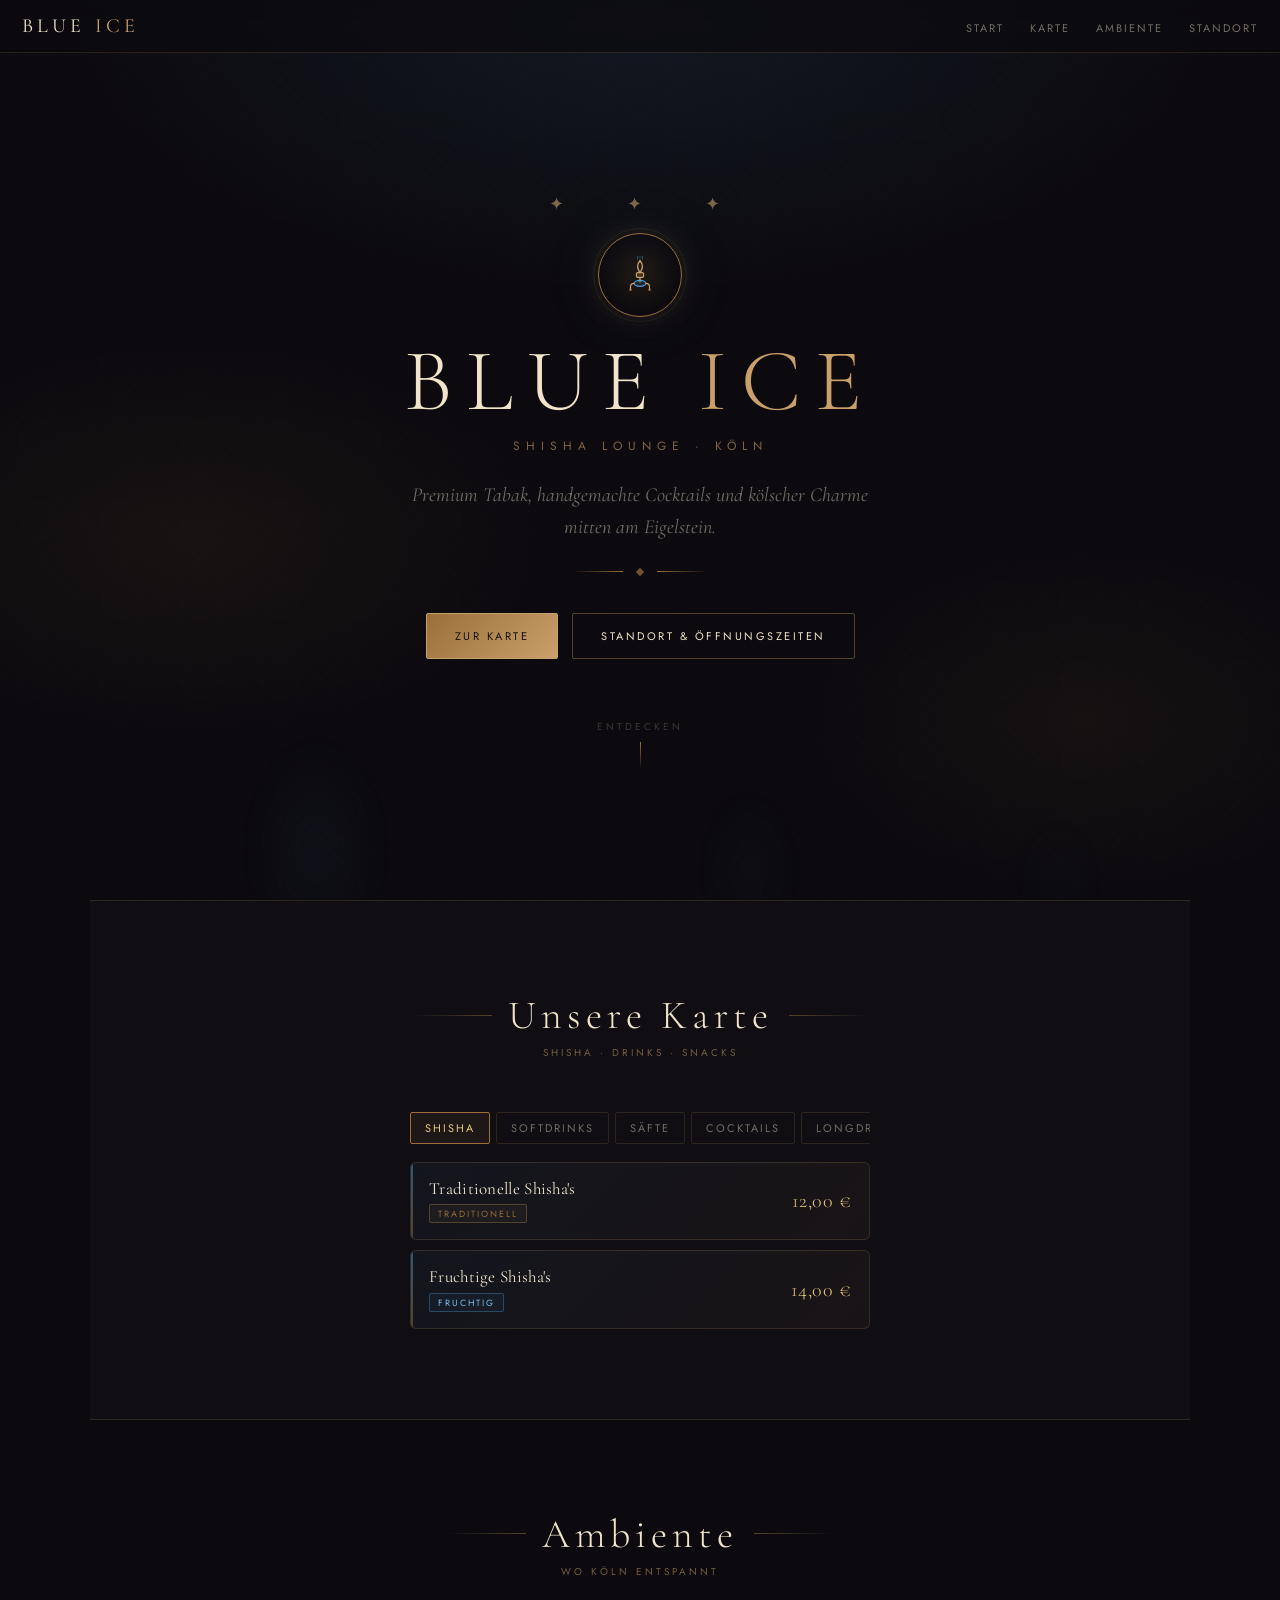
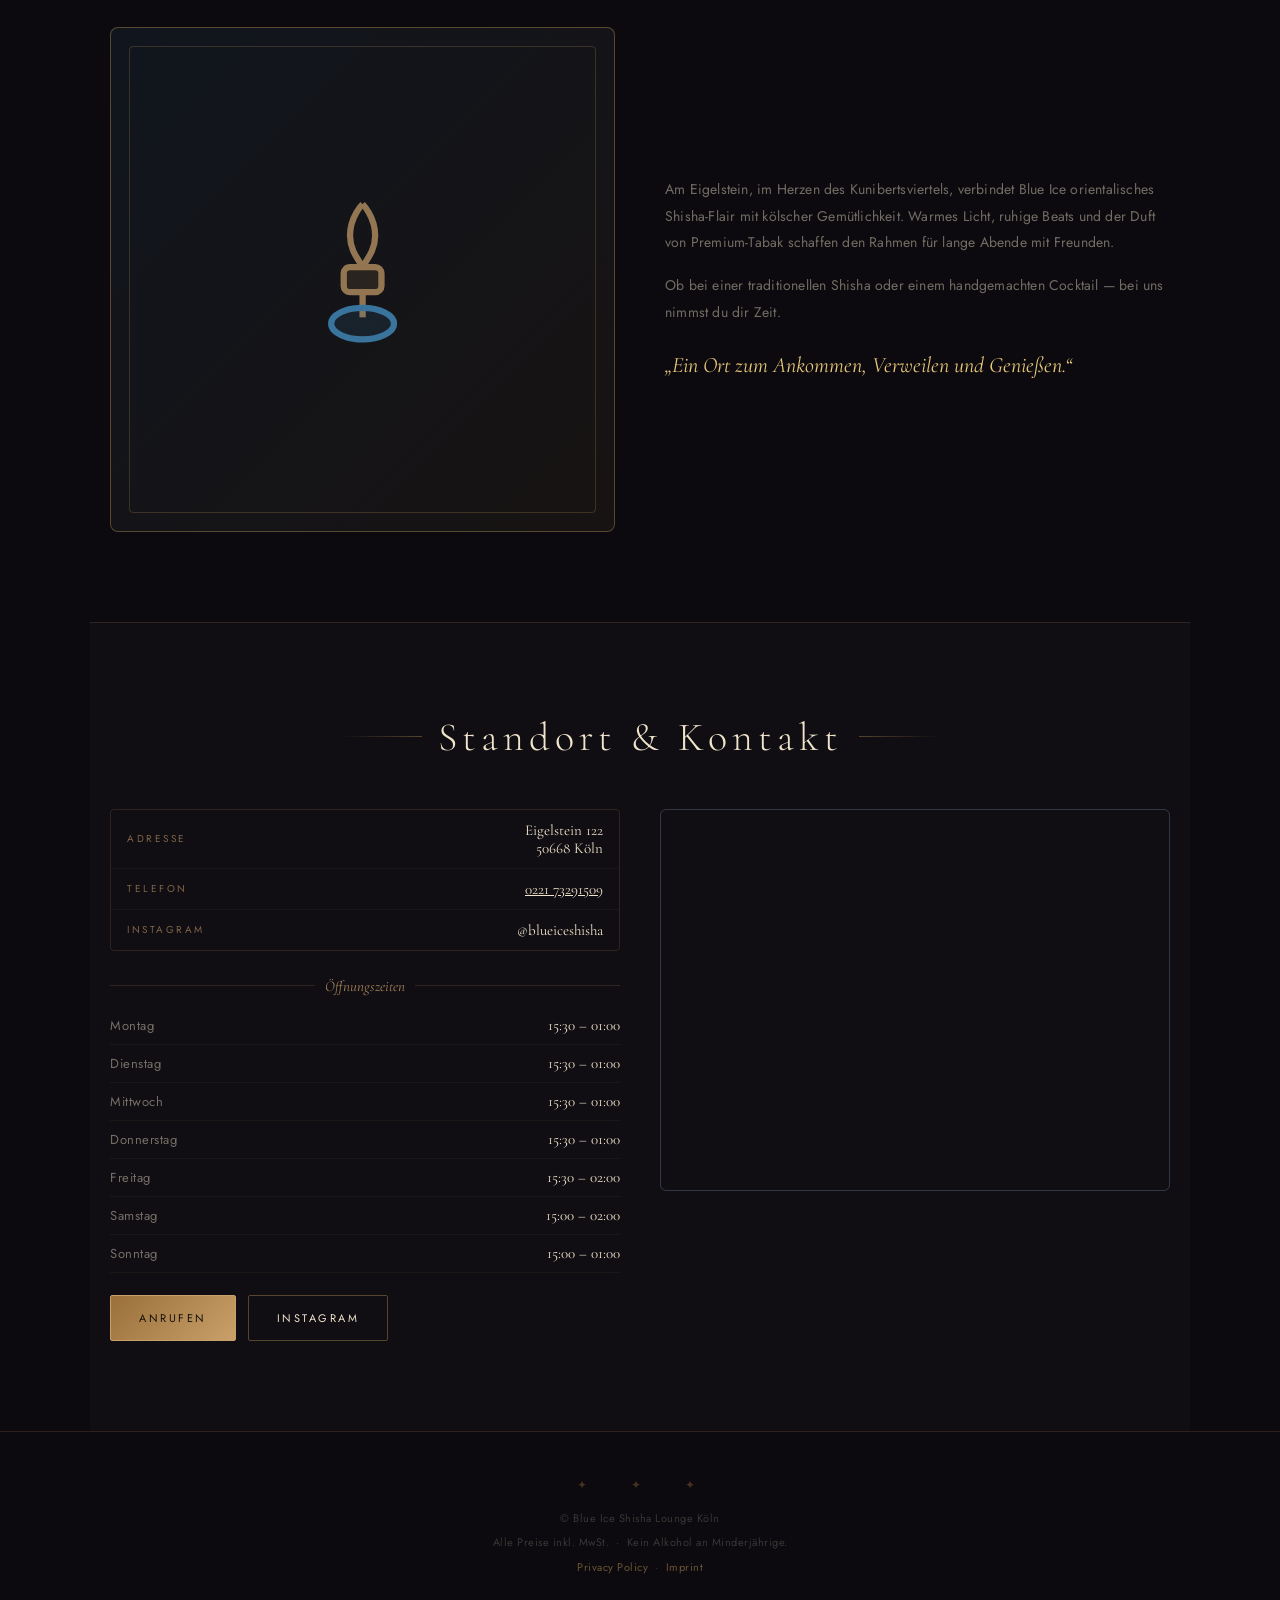
==== commit 6ab49936: "implement footer" ====
--- a/webseite.html
+++ b/webseite.html
@@ -411,8 +411,10 @@
 <footer>
   <span class="footer-ornament">✦ &nbsp; ✦ &nbsp; ✦</span>
   © Blue Ice Shisha Lounge Köln<br>
-  Eigelstein 122 · 50668 Köln &nbsp;·&nbsp; Alle Preise inkl. MwSt. &nbsp;·&nbsp; Kein Alkohol an Minderjährige.<br>
-  <a href="#">Datenschutz</a> &nbsp;·&nbsp; <a href="#">Impressum</a>
+  Alle Preise inkl. MwSt. &nbsp;·&nbsp; Kein Alkohol an Minderjährige.<br>
+  <a href="https://policies.redbull.com/policies/RedBull.com_International/202007160327/en/privacy.html">Privacy Policy</a>
+  &nbsp;·&nbsp;
+  <a href="https://www.redbull.com/im/en_INT">Imprint</a>
 </footer>
 
 <script src="script.js"></script>
